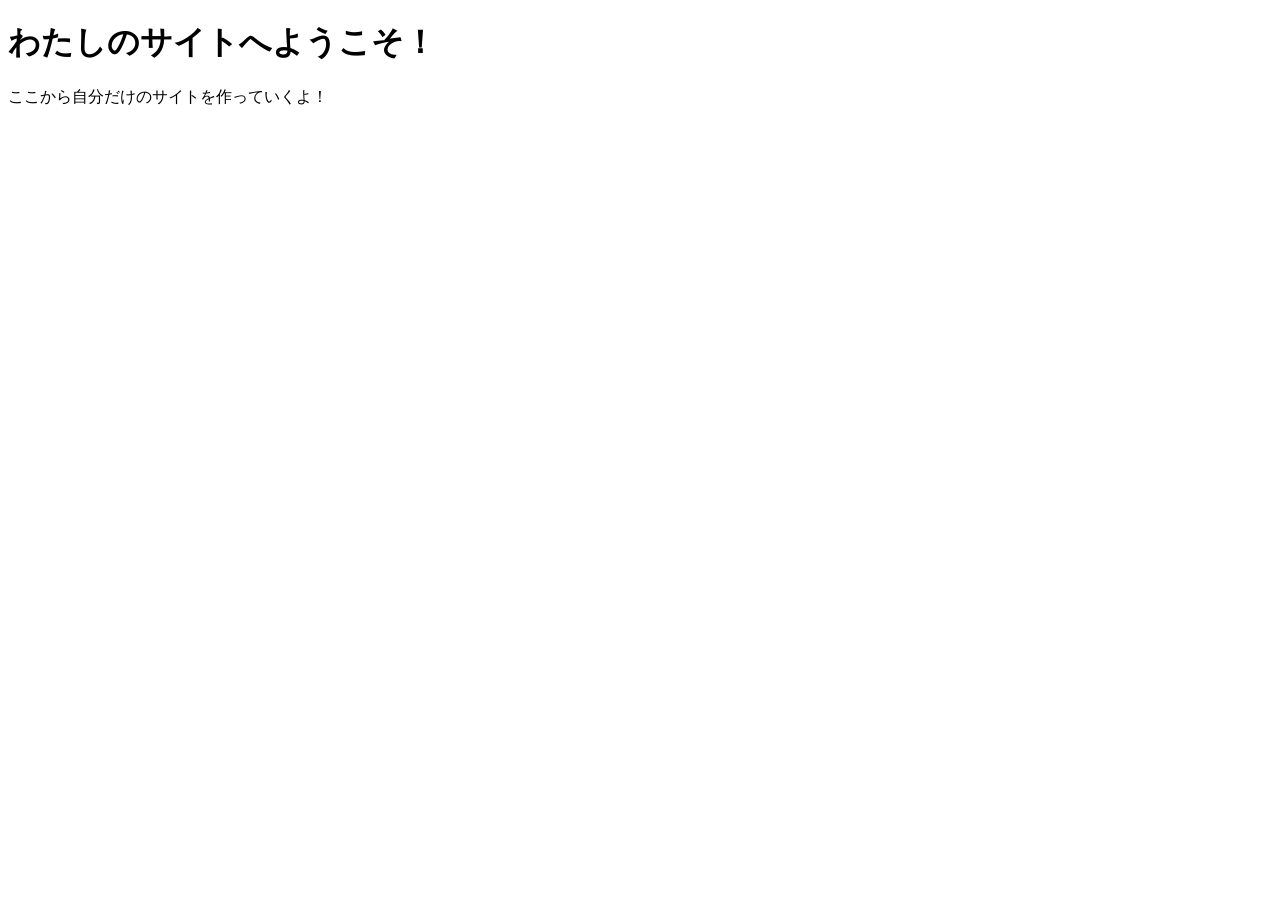
==== index.html @ 66cbd936 "Create index.html" ====
<!DOCTYPE html>
<html lang="ja">
<head>
  <meta charset="UTF-8">
  <meta name="viewport" content="width=device-width, initial-scale=1.0">
  <title>わたしのサイト</title>
</head>
<body>
  <h1>わたしのサイトへようこそ！</h1>
  <p>ここから自分だけのサイトを作っていくよ！</p>
</body>
</html>
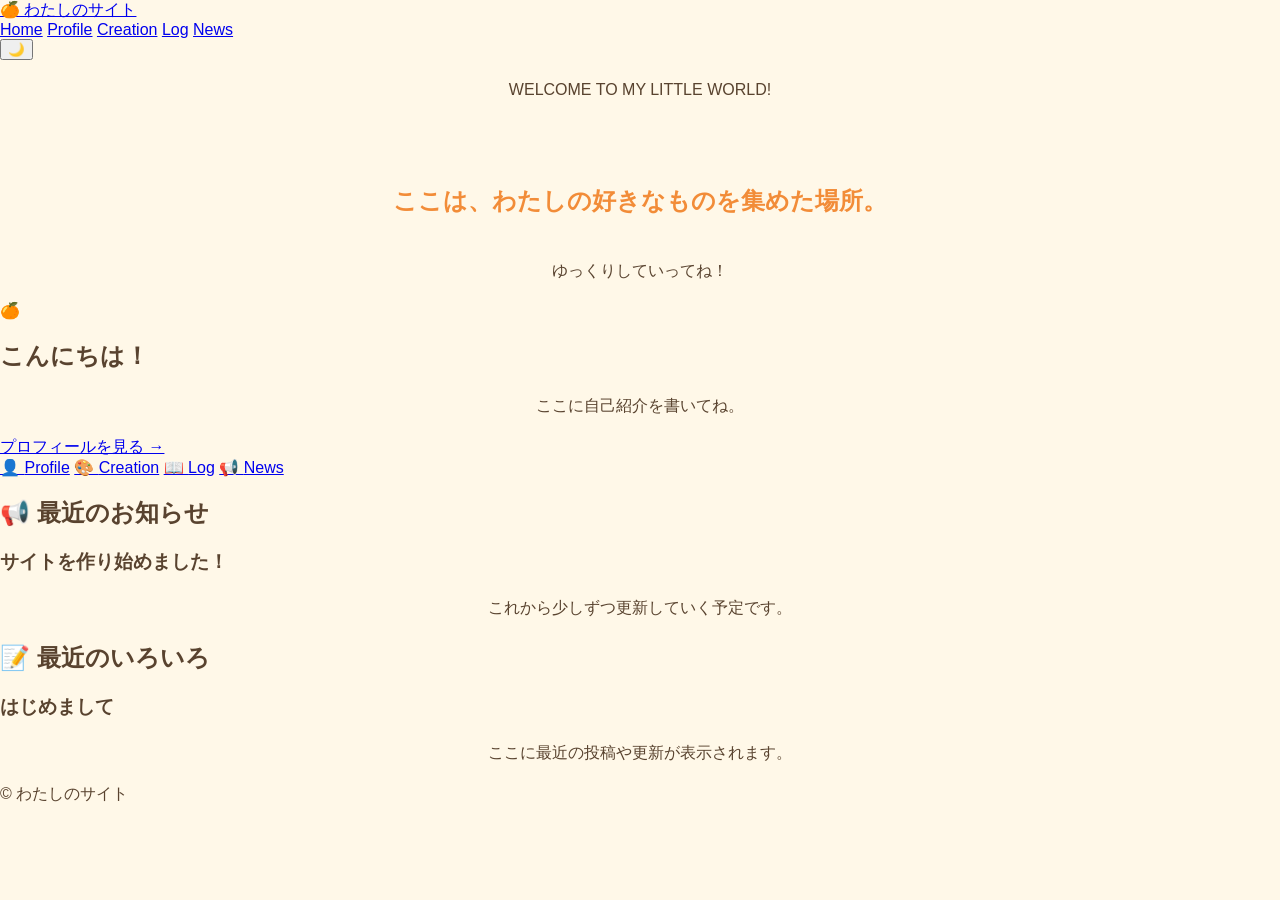
==== commit ca5137df: "index.html 骨組み、内容" ====
--- a/index.html
+++ b/index.html
@@ -4,9 +4,77 @@
   <meta charset="UTF-8">
   <meta name="viewport" content="width=device-width, initial-scale=1.0">
   <title>わたしのサイト</title>
+  <link rel="stylesheet" href="style.css">
 </head>
 <body>
-  <h1>わたしのサイトへようこそ！</h1>
-  <p>ここから自分だけのサイトを作っていくよ！</p>
+
+<header class="header">
+  <a class="logo" href="index.html">🍊 わたしのサイト</a>
+  <nav>
+    <a href="index.html">Home</a>
+    <a href="profile.html">Profile</a>
+    <a href="creation.html">Creation</a>
+    <a href="log.html">Log</a>
+    <a href="news.html">News</a>
+  </nav>
+  <button id="theme-toggle">🌙</button>
+</header>
+
+<main>
+  <section class="hero">
+    <p>WELCOME TO MY LITTLE WORLD!</p>
+    <h1>ここは、わたしの好きなものを集めた場所。</h1>
+    <p>ゆっくりしていってね！</p>
+  </section>
+
+  <section class="intro">
+    <div class="avatar">🍊</div>
+    <div>
+      <h2>こんにちは！</h2>
+      <p>ここに自己紹介を書いてね。</p>
+      <a href="profile.html">プロフィールを見る →</a>
+    </div>
+  </section>
+
+  <section class="menu">
+    <a href="profile.html">👤 <span>Profile</span></a>
+    <a href="creation.html">🎨 <span>Creation</span></a>
+    <a href="log.html">📖 <span>Log</span></a>
+    <a href="news.html">📢 <span>News</span></a>
+  </section>
+
+  <section class="columns">
+    <div class="panel">
+      <h2>📢 最近のお知らせ</h2>
+      <article>
+        <h3>サイトを作り始めました！</h3>
+        <p>これから少しずつ更新していく予定です。</p>
+      </article>
+    </div>
+
+    <div class="panel">
+      <h2>📝 最近のいろいろ</h2>
+      <article>
+        <h3>はじめまして</h3>
+        <p>ここに最近の投稿や更新が表示されます。</p>
+      </article>
+    </div>
+  </section>
+</main>
+
+<footer>
+  © わたしのサイト
+</footer>
+
+<script>
+  const toggle = document.getElementById("theme-toggle");
+
+  toggle.addEventListener("click", () => {
+    document.body.classList.toggle("dark");
+    toggle.textContent =
+      document.body.classList.contains("dark") ? "☀️" : "🌙";
+  });
+</script>
+
 </body>
 </html>
--- a/style.css
+++ b/style.css
@@ -0,0 +1,21 @@
+* {
+  box-sizing: border-box;
+}
+
+body {
+  margin: 0;
+  background: #FFF8E8;
+  color: #59432F;
+  font-family: sans-serif;
+}
+
+h1 {
+  color: #F28C38;
+  text-align: center;
+  padding: 60px 20px 20px;
+}
+
+p {
+  text-align: center;
+  line-height: 1.8;
+}
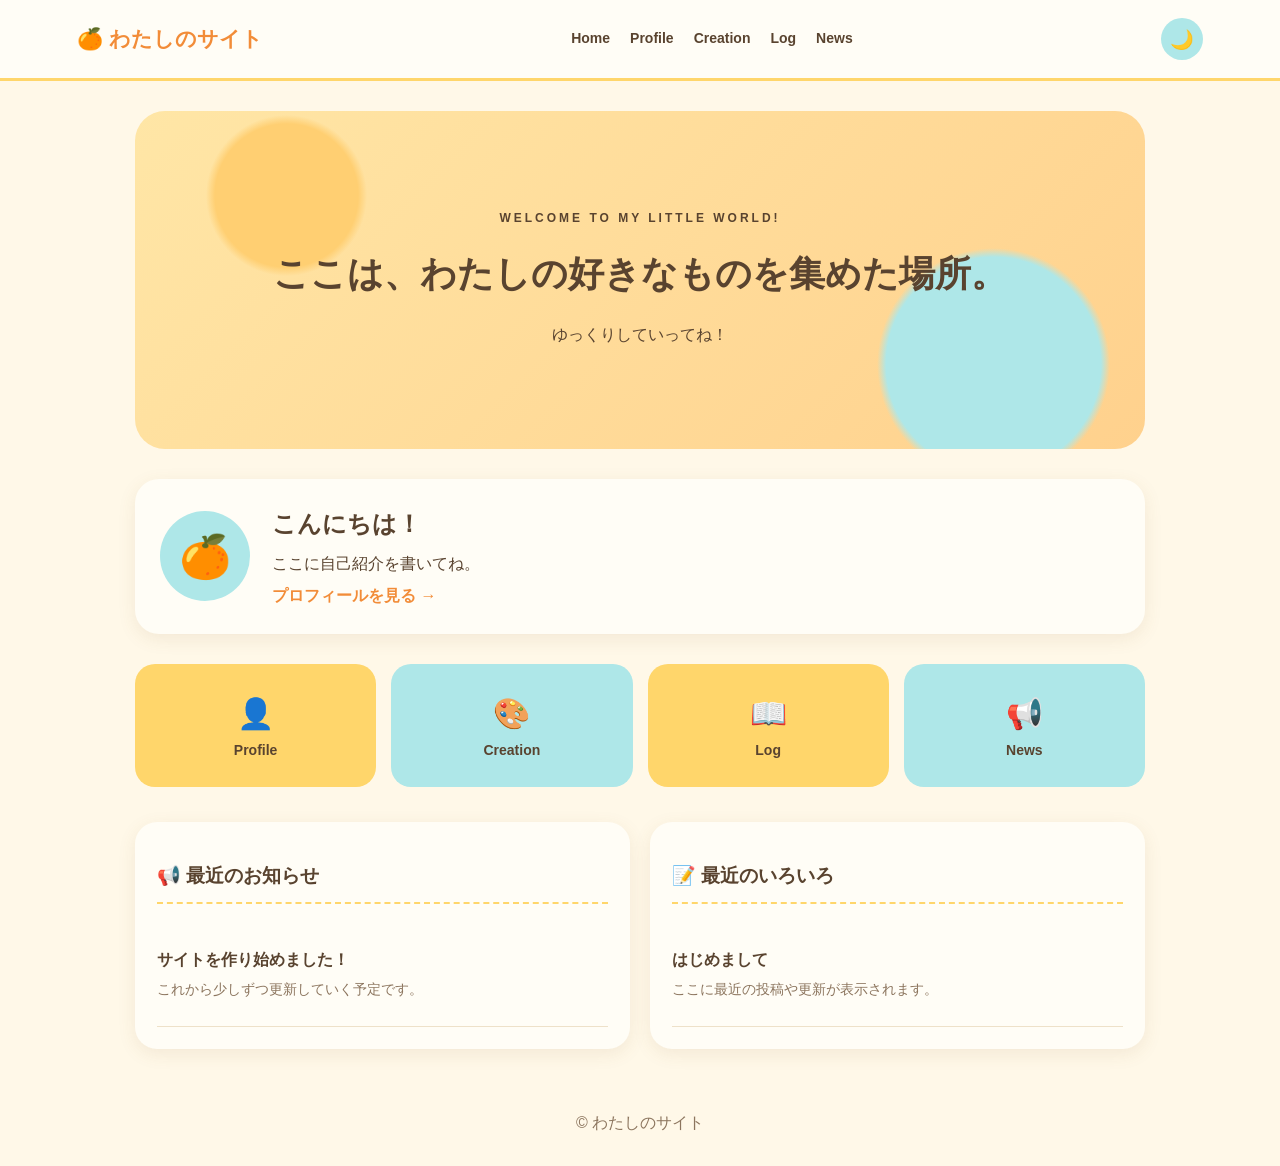
==== commit 13679c86: "index.html" ====
--- a/index.html
+++ b/index.html
@@ -66,15 +66,4 @@
   © わたしのサイト
 </footer>
 
-<script>
-  const toggle = document.getElementById("theme-toggle");
-
-  toggle.addEventListener("click", () => {
-    document.body.classList.toggle("dark");
-    toggle.textContent =
-      document.body.classList.contains("dark") ? "☀️" : "🌙";
-  });
-</script>
-
-</body>
-</html>
+<script src="script.js"></script>
--- a/style.css
+++ b/style.css
@@ -1,21 +1,259 @@
+:root {
+  --bg: #fff8e8;
+  --surface: #fffdf6;
+  --yellow: #ffd66b;
+  --orange: #f28c38;
+  --apricot: #ffb74d;
+  --cyan: #aee7e8;
+  --text: #59432f;
+  --muted: #8c755e;
+  --shadow: 0 5px 18px #8b65301a;
+}
+
 * {
   box-sizing: border-box;
 }
 
 body {
   margin: 0;
-  background: #FFF8E8;
-  color: #59432F;
+  background: var(--bg);
+  color: var(--text);
   font-family: sans-serif;
-}
-
-h1 {
-  color: #F28C38;
+  line-height: 1.7;
+}
+
+a {
+  color: inherit;
+  text-decoration: none;
+}
+
+.header {
+  display: flex;
+  align-items: center;
+  justify-content: space-between;
+  gap: 20px;
+  padding: 18px 6%;
+  background: var(--surface);
+  border-bottom: 3px solid var(--yellow);
+  flex-wrap: wrap;
+}
+
+.logo {
+  font-size: 21px;
+  font-weight: bold;
+  color: var(--orange);
+}
+
+nav {
+  display: flex;
+  gap: 20px;
+  flex-wrap: wrap;
+}
+
+nav a {
+  font-weight: bold;
+  font-size: 14px;
+}
+
+nav a:hover {
+  color: var(--orange);
+}
+
+#theme-toggle {
+  border: none;
+  background: var(--cyan);
+  border-radius: 50%;
+  width: 42px;
+  height: 42px;
+  cursor: pointer;
+  font-size: 19px;
+}
+
+main {
+  max-width: 1050px;
+  margin: auto;
+  padding: 30px 20px;
+}
+
+.hero {
   text-align: center;
-  padding: 60px 20px 20px;
-}
-
-p {
+  padding: 85px 20px;
+  border-radius: 30px;
+  background:
+    radial-gradient(circle at 15% 25%, #ffcf72 0 8%, transparent 9%),
+    radial-gradient(circle at 85% 75%, #aee7e8 0 12%, transparent 13%),
+    linear-gradient(135deg, #ffe6a6, #ffd18d);
+  margin-bottom: 30px;
+}
+
+.hero p:first-child {
+  letter-spacing: 3px;
+  font-size: 12px;
+  font-weight: bold;
+}
+
+.hero h1 {
+  font-size: clamp(23px, 4vw, 36px);
+  margin: 15px 0;
+}
+
+.intro {
+  display: flex;
+  align-items: center;
+  gap: 22px;
+  background: var(--surface);
+  border-radius: 24px;
+  padding: 25px;
+  box-shadow: var(--shadow);
+  margin-bottom: 30px;
+}
+
+.avatar {
+  display: grid;
+  place-items: center;
+  flex-shrink: 0;
+  width: 90px;
+  height: 90px;
+  border-radius: 50%;
+  background: var(--cyan);
+  font-size: 42px;
+}
+
+.intro h2 {
+  margin: 0 0 5px;
+}
+
+.intro p {
+  margin: 5px 0;
+}
+
+.intro a {
+  color: var(--orange);
+  font-weight: bold;
+}
+
+.menu {
+  display: grid;
+  grid-template-columns: repeat(4, 1fr);
+  gap: 15px;
+  margin-bottom: 35px;
+}
+
+.menu a {
   text-align: center;
-  line-height: 1.8;
-}
+  padding: 24px 10px;
+  border-radius: 20px;
+  background: var(--yellow);
+  font-size: 30px;
+  transition: transform .2s;
+}
+
+.menu a:nth-child(even) {
+  background: var(--cyan);
+}
+
+.menu a:hover {
+  transform: translateY(-5px);
+}
+
+.menu span {
+  display: block;
+  font-size: 14px;
+  font-weight: bold;
+}
+
+.columns {
+  display: grid;
+  grid-template-columns: 1fr 1fr;
+  gap: 20px;
+}
+
+.panel {
+  background: var(--surface);
+  padding: 22px;
+  border-radius: 22px;
+  box-shadow: var(--shadow);
+}
+
+.panel h2 {
+  font-size: 19px;
+  border-bottom: 2px dashed var(--yellow);
+  padding-bottom: 10px;
+}
+
+.panel article {
+  padding: 10px 0;
+  border-bottom: 1px solid #eee1c9;
+}
+
+.panel h3 {
+  font-size: 16px;
+  margin-bottom: 5px;
+}
+
+.panel article p {
+  color: var(--muted);
+  font-size: 14px;
+  margin-top: 5px;
+}
+
+footer {
+  text-align: center;
+  padding: 30px;
+  color: var(--muted);
+}
+
+/* ダークモード */
+
+body.dark {
+  --bg: #292b2b;
+  --surface: #383a38;
+  --yellow: #806b3d;
+  --orange: #ffb66c;
+  --apricot: #b47a42;
+  --cyan: #426b70;
+  --text: #fff0d8;
+  --muted: #d0c0a9;
+  --shadow: 0 5px 18px #00000030;
+}
+
+body.dark .hero {
+  background: linear-gradient(135deg, #65533b, #455f60);
+}
+
+body.dark .panel article {
+  border-color: #55534b;
+}
+
+/* スマートフォン対応 */
+
+@media (max-width: 650px) {
+  .header {
+    justify-content: center;
+  }
+
+  nav {
+    justify-content: center;
+    gap: 14px;
+  }
+
+  main {
+    padding: 20px 14px;
+  }
+
+  .hero {
+    padding: 60px 15px;
+  }
+
+  .menu {
+    grid-template-columns: repeat(2, 1fr);
+  }
+
+  .columns {
+    grid-template-columns: 1fr;
+  }
+
+  .intro {
+    padding: 18px;
+  }
+}
